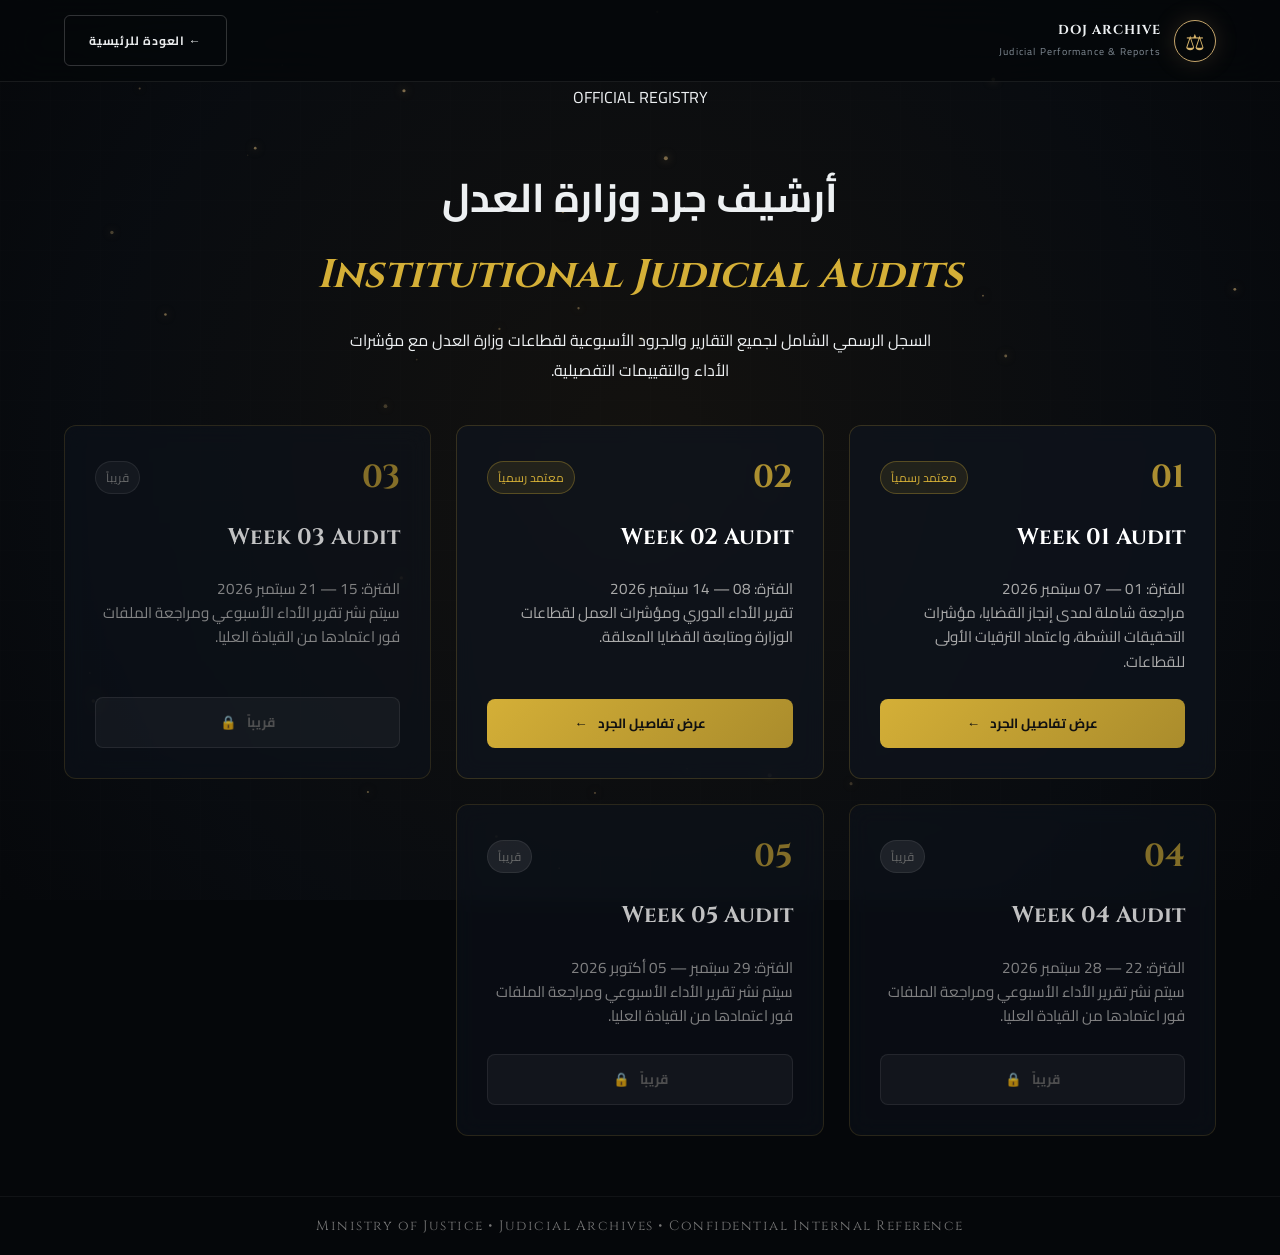
==== audit.html @ 1c721115 "Add files via upload" ====
<!doctype html>
<html lang="ar" dir="rtl">
<head>
<meta charset="utf-8">
<meta name="viewport" content="width=device-width,initial-scale=1">
<title>Ministry of Justice | Judicial Audits Archive</title>
<link rel="preconnect" href="https://fonts.googleapis.com">
<link rel="preconnect" href="https://fonts.gstatic.com" crossorigin>
<link href="https://fonts.googleapis.com/css2?family=Cairo:wght@400;600;700;900&family=Cinzel:wght@600;700&display=swap" rel="stylesheet">
<link rel="stylesheet" href="spy.css">
<style>
/* ممنوع التعديل فيه نهائيا لو سمحتم*/
.archive-grid {
  display: grid;
  grid-template-columns: repeat(3, minmax(320px, 1fr));
  gap: 25px;
  margin-top: 40px;
  direction: rtl;
}

.archive-card {
  background: rgba(15, 20, 30, 0.7);
  border: 1px solid rgba(212, 175, 55, 0.2);
  border-radius: 12px;
  padding: 30px;
  position: relative;
  transition: all 0.3s ease;
  backdrop-filter: blur(10px);  
  display: flex;
  flex-direction: column;
  justify-content: space-between;
}

@media (max-width: 1024px) {
  .archive-grid {
    grid-template-columns: repeat(2, minmax(320px, 1fr));
  }
}

@media (max-width: 768px) {
  .archive-grid {
    grid-template-columns: 1fr;
  }
}

.archive-card:hover {
  border-color: rgba(212, 175, 55, 0.6);
  transform: translateY(-5px);
  box-shadow: 0 10px 30px rgba(0, 0, 0, 0.5);
}

.archive-card-header {
  display: flex;
  justify-content: space-between;
  align-items: center;
  margin-bottom: 20px;
}

.archive-num {
  font-family: 'Cinzel', serif;
  font-size: 2rem;
  font-weight: 700;
  color: #d4af37;
  opacity: 0.8;
}

.archive-badge-status {
  font-size: 0.75rem;
  padding: 4px 10px;
  border-radius: 20px;
  background: rgba(212, 175, 55, 0.1);
  color: #d4af37;
  border: 1px solid rgba(212, 175, 55, 0.3);
}

.archive-card h3 {
  font-family: 'Cinzel', serif;
  font-size: 1.4rem;
  color: #fff;
  margin-bottom: 10px;
}

.archive-card p {
  color: #aaa;
  font-size: 0.95rem;
  line-height: 1.6;
  margin-bottom: 25px;
}

.audit-action-btn {
  display: inline-flex;
  align-items: center;
  justify-content: center;
  gap: 10px;
  width: 100%;
  padding: 12px 20px;
  background: linear-gradient(135deg, #d4af37 0%, #aa8c2c 100%);
  color: #111;
  font-weight: 700;
  border-radius: 8px;
  border: none;
  cursor: pointer;
  transition: all 0.2s ease;
  text-decoration: none;
  font-family: 'Cairo', sans-serif;
}

.audit-action-btn:hover {
  background: linear-gradient(135deg, #e6c555, #d4af37);
  box-shadow: 0 0 15px rgba(212, 175, 55, 0.4);
}

.audit-action-btn.disabled {
  background: rgba(255, 255, 255, 0.05);
  color: #666;
  border: 1px solid rgba(255, 255, 255, 0.1);
  cursor: not-allowed;
}
</style>
</head>
<body class="audit-page">
<div class="ambient-bg audit-ambient"></div>
<header class="topbar">
  <div class="brand">
    <div class="brand-mark">⚖</div>
    <div><strong>DOJ ARCHIVE</strong><span>Judicial Performance &amp; Reports</span></div>
  </div>
  <button class="ghost" onclick="location.href='index.html'">← العودة للرئيسية</button>
</header>
<div class="ambient-bg">
  <canvas id="luxuryCanvas"></canvas>
</div>
<main class="container">
  <section class="audit-hero" style="text-align: center; margin-bottom: 40px;">

    <div class="audit-badge" style="display: inline-block; margin-bottom: 15px;">OFFICIAL REGISTRY</div>

    <h1 style="font-size: 2.5rem; margin-bottom: 15px;">أرشيف جرد وزارة العدل<br><em style="color: #d4af37; font-family: 'Cinzel', serif;">Institutional Judicial Audits</em></h1>

    <p style="max-width: 600px; margin: 0 auto;">السجل الرسمي الشامل لجميع التقارير والجرود الأسبوعية لقطاعات وزارة العدل مع مؤشرات الأداء والتقييمات التفصيلية.</p>
    
  </section>

  <div class="archive-grid">
    <!-- بطاقة الأسبوع الأول -->
    <div class="archive-card">
      <div>
        <div class="archive-card-header">
          <span class="archive-num">01</span>
          <span class="archive-badge-status">معتمد رسمياً</span>
        </div>
        <h3>Week 01 Audit</h3>
        <p>الفترة: 01 — 07 سبتمبر 2026<br>مراجعة شاملة لمدى إنجاز القضايا، مؤشرات التحقيقات النشطة، واعتماد الترقيات الأولى للقطاعات.</p>
      </div>
      <button class="audit-action-btn" onclick="location.href='audit-week-1.html'">
        عرض تفاصيل الجرد <span>←</span>
      </button>
    </div>

    <!-- بطاقة الأسبوع الثاني -->
    <div class="archive-card">
      <div>
        <div class="archive-card-header">
          <span class="archive-num">02</span>
          <span class="archive-badge-status">معتمد رسمياً</span>
        </div>
        <h3>Week 02 Audit</h3>
        <p>الفترة: 08 — 14 سبتمبر 2026<br>تقرير الأداء الدوري ومؤشرات العمل لقطاعات الوزارة ومتابعة القضايا المعلقة.</p>
      </div>
      <button class="audit-action-btn" onclick="location.href='audit-week-2.html'">
        عرض تفاصيل الجرد <span>←</span>
      </button>
    </div>

    <!-- بطاقة الأسبوع الثالث -->
    <div class="archive-card" style="opacity: 0.75;">
      <div>
        <div class="archive-card-header">
          <span class="archive-num">03</span>
          <span class="archive-badge-status" style="background: rgba(255,255,255,0.05); color: #888; border-color: rgba(255,255,255,0.1);">قريباً</span>
        </div>
        <h3>Week 03 Audit</h3>
        <p>الفترة: 15 — 21 سبتمبر 2026<br>سيتم نشر تقرير الأداء الأسبوعي ومراجعة الملفات فور اعتمادها من القيادة العليا.</p>
      </div>
      <button class="audit-action-btn disabled" disabled>
        قريباً <span>🔒</span>
      </button>
    </div>

    <!-- بطاقة الأسبوع الرابع -->
    <div class="archive-card" style="opacity: 0.75;">
      <div>
        <div class="archive-card-header">
          <span class="archive-num">04</span>
          <span class="archive-badge-status" style="background: rgba(255,255,255,0.1); color: #888; border-color: rgba(255,255,255,0.1);">قريباً</span>
        </div>
        <h3>Week 04 Audit</h3>
        <p>الفترة: 22 — 28 سبتمبر 2026<br>سيتم نشر تقرير الأداء الأسبوعي ومراجعة الملفات فور اعتمادها من القيادة العليا.</p>
      </div>
      <button class="audit-action-btn disabled" disabled>
        قريباً <span>🔒</span>
      </button>
    </div>

    <!-- بطاقة الأسبوع الخامس -->
    <div class="archive-card" style="opacity: 0.75;">
      <div>
        <div class="archive-card-header">
          <span class="archive-num">05</span>
          <span class="archive-badge-status" style="background: rgba(255,255,255,0.1); color: #888; border-color: rgba(255,255,255,0.1);">قريباً</span>
        </div>
        <h3>Week 05 Audit</h3>
        <p>الفترة: 29 سبتمبر — 05 أكتوبر 2026<br>سيتم نشر تقرير الأداء الأسبوعي ومراجعة الملفات فور اعتمادها من القيادة العليا.</p>
      </div>
      <button class="audit-action-btn disabled" disabled>
        قريباً <span>🔒</span>
      </button>
    </div>
  </div>
</main>

<footer style="text-align: center; margin-top: 60px; padding: 20px 0; border-top: 1px solid rgba(255,255,255,0.05); color: #777; font-size: 0.85rem;">
  Ministry of Justice • Judicial Archives • Confidential Internal Reference
  <script>

    const canvas = document.getElementById('luxuryCanvas');
const ctx = canvas.getContext('2d');
let particles = [];

function resize() {
  canvas.width = window.innerWidth;
  canvas.height = window.innerHeight;
}
window.addEventListener('resize', resize);
resize();

for (let i = 0; i < 40; i++) {
  particles.push({
    x: Math.random() * canvas.width,
    y: Math.random() * canvas.height,
    radius: Math.random() * 1.5 + 0.5,
    speedX: (Math.random() - 0.5) * 0.2,
    speedY: (Math.random() - 0.5) * 0.2,
    alpha: Math.random() * 0.5 + 0.2
  });
}

function animate() {
  ctx.clearRect(0, 0, canvas.width, canvas.height);
  particles.forEach(p => {
    p.x += p.speedX;
    p.y += p.speedY;
    if (p.x < 0) p.x = canvas.width;
    if (p.x > canvas.width) p.x = 0;
    if (p.y < 0) p.y = canvas.height;
    if (p.y > canvas.height) p.y = 0;

    ctx.beginPath();
    ctx.arc(p.x, p.y, p.radius, 0, Math.PI * 2);
    ctx.fillStyle = `rgba(197, 165, 107, ${p.alpha})`;
    ctx.shadowBlur = 8;
    ctx.shadowColor = '#c5a56b';
    ctx.fill();
  });
  requestAnimationFrame(animate);
}
animate();

  </script>

</footer>
</body>
</html>
---- spy.css ----
*{box-sizing:border-box}html{scroll-behavior:smooth}
body{margin:0;background:#05070a;color:#edf0f2;font-family:'Cairo',sans-serif;direction:rtl;text-align:right;overflow-x:hidden}

.ambient-bg{position:fixed;inset:0;z-index:-2;background:radial-gradient(circle at 80% 10%,rgba(197,165,107,.14),transparent 35%),radial-gradient(circle at 10% 80%,rgba(35,50,68,.25),transparent 40%),linear-gradient(135deg,#040507,#0d1117 55%,#050709);animation:ambientMove 18s ease infinite alternate}
@keyframes ambientMove{0%{transform:scale(1) translate(0,0)}100%{transform:scale(1.05) translate(-15px,15px)}}
.ambient-bg:after{content:"";position:absolute;inset:0;opacity:.14;background-image:linear-gradient(rgba(255,255,255,.025) 1px,transparent 1px),linear-gradient(90deg,rgba(255,255,255,.02) 1px,transparent 1px);background-size:48px 48px}

.topbar{height:82px;border-bottom:1px solid rgba(255,255,255,.08);display:flex;align-items:center;justify-content:space-between;padding:0 5vw;background:rgba(5,7,10,.78);backdrop-filter:blur(20px);position:sticky;top:0;z-index:20}
.brand{display:flex;align-items:center;gap:13px}
.brand-mark{width:42px;height:42px;border:1px solid #c5a56b;border-radius:50%;display:grid;place-items:center;color:#d9b66b;font-size:22px;box-shadow:0 0 25px rgba(197,165,107,.18)}
.brand strong{display:block;letter-spacing:1px;font-size:13px;font-family:'Cinzel',serif}
.brand span,.header-meta{display:block;color:#7f8992;font-size:10px;letter-spacing:1.2px;margin-top:3px}
.header-meta{display:flex;gap:10px;align-items:center;margin:0}.dot{width:4px;height:4px;background:#c5a56b;border-radius:50%}

.container{width:min(1200px,90%);margin:auto}
.hero{min-height:500px;display:flex;align-items:center;justify-content:space-between;gap:40px;padding:75px 0 50px}
.eyebrow{color:#c5a56b;letter-spacing:2.5px;font-size:10px;font-weight:900;font-family:'Cinzel',serif}
.hero h1{font:700 clamp(34px,4.8vw,64px)/1.1 'Cairo',sans-serif;margin:15px 0 22px;letter-spacing:-1px}
.hero h1 em{font-style:normal;color:#dfbc7a;font-family:'Cinzel',serif}
.hero p{max-width:580px;color:#a8b0b7;line-height:1.9;font-size:14px}
.hero-actions{display:flex;gap:12px;margin-top:30px}
.primary,.ghost{padding:13px 24px;border-radius:6px;font-weight:700;cursor:pointer;font-size:12px;letter-spacing:.8px;font-family:'Cairo',sans-serif;transition:.3s}
.primary{border:1px solid #c5a56b;background:#c5a56b;color:#07090c}
.primary:hover{background:#dfbc7a;box-shadow:0 0 25px rgba(197,165,107,.35)}
.ghost{background:transparent;border:1px solid rgba(255,255,255,.18);color:#e8eaeb}
.ghost:hover{border-color:#c5a56b;color:#c5a56b}

.seal{position:relative;width:230px;height:230px;border-radius:50%;border:1px solid rgba(197,165,107,.55);background:radial-gradient(circle,#14181f 0 42%,#080a0e 43%);color:#dfbc7a;display:grid;place-items:center;cursor:pointer;transition:.4s;box-shadow:0 0 60px rgba(197,165,107,.12),inset 0 0 35px rgba(255,255,255,.02)}
.seal:hover{transform:rotate(6deg) scale(1.06);box-shadow:0 0 90px rgba(197,165,107,.25),inset 0 0 45px rgba(255,255,255,.04)}
.seal-ring{position:absolute;inset:16px;border:1px dashed rgba(197,165,107,.45);border-radius:50%;font-size:7.5px;letter-spacing:2px;display:flex;align-items:flex-start;justify-content:center;padding-top:4px;white-space:nowrap;overflow:hidden;font-family:'Cinzel',serif}
.seal-icon{font-size:65px;line-height:1}
.seal small{position:absolute;bottom:48px;font-size:9px;letter-spacing:2px;color:#818a92;font-family:'Cinzel',serif}

.stats{display:grid;grid-template-columns:repeat(4,1fr);border:1px solid rgba(255,255,255,.09);background:rgba(255,255,255,.02);margin-bottom:50px}
.stats div{padding:22px;border-left:1px solid rgba(255,255,255,.07)}
.stats div:last-child{border:0}
.stats span{display:block;color:#7f8992;font-size:10px;letter-spacing:1.5px;font-family:'Cinzel',serif}
.stats b{display:block;margin-top:8px;font-size:22px;color:#d6d9dc}

.toolbar{display:grid;grid-template-columns:2fr 1fr 1fr;gap:12px;margin-bottom:30px}
.toolbar div{background:rgba(255,255,255,.03);border:1px solid rgba(255,255,255,.08);padding:12px 16px}
.toolbar label{display:block;color:#8d969e;font-size:9.5px;letter-spacing:1.2px;margin-bottom:6px;font-family:'Cinzel',serif}
.toolbar input,.toolbar select{width:100%;background:transparent;border:0;color:#edf0f2;outline:0;font:inherit;font-size:13px}
.toolbar select option{background:#11151a}

.section-head{display:flex;align-items:end;justify-content:space-between;margin-bottom:20px}
.section-head h2{font:700 26px 'Cairo',sans-serif;margin:6px 0 0}
.section-head>span{color:#7f8992;font-size:11px;font-family:'Cinzel',serif}

.group{margin-bottom:35px}
.group-title{
  display: flex;
  align-items: center;
  justify-content: center; /* تم التعديل لتكون في المنتصف تماماً */
  position: relative;
  margin: 0 0 15px;
  padding: 14px 0;
  border-top: 1px solid rgba(197, 165, 107, 0.25);
  border-bottom: 1px solid rgba(197, 165, 107, 0.25);
  background: rgba(197, 165, 107, 0.03);
}
.group-title h3{
  margin: 0;
  font-size: 15px;
  letter-spacing: 1.5px;
  font-family: 'Cinzel', serif;
  color: #dfbc7a;
  text-align: center;
}
.group-title span{
  position: absolute;
  left: 20px;
  font-size: 10px;
  color: #7f8992;
  letter-spacing: 1px;
  font-family: 'Cinzel', serif;
}

.rank{display:grid;grid-template-columns:1fr 1fr;gap:20px;align-items:center;padding:18px 20px;border:1px solid rgba(255,255,255,.065);border-top:0;background:rgba(255,255,255,.015);transition:.25s}
.rank:hover{background:rgba(197,165,107,.04);border-color:rgba(197,165,107,.25)}

.rank-main-side{display:flex;align-items:center;gap:18px;justify-content:flex-start}
.rank .num{color:#5c656e;font-size:11px;font-family:'Cinzel',serif}
.rank h4{margin:0 0 3px;font-size:14px;letter-spacing:.5px;color:#f0f3f5;font-family:'Cinzel',serif}
.rank .internal{color:#8b949d;font-size:11px}
.stars{color:#dfbc7a;letter-spacing:2px;font-size:13px;margin-right:auto}

.rank-details-side{display:grid;grid-template-columns:1.2fr 1fr;gap:15px;align-items:center}
.rank .role{color:#aab2b8;font-size:12px;line-height:1.6}
.req{font-size:11px;color:#8d969e}
.req strong{display:block;color:#dfbc7a;font-size:10.5px;margin-bottom:3px;font-family:'Cinzel',serif}

.standards{padding:70px 0}
.standard-grid{display:grid;grid-template-columns:repeat(4,1fr);gap:12px}
.standard-grid article{border:1px solid rgba(255,255,255,.08);padding:22px;background:rgba(255,255,255,.02)}
.standard-grid b{color:#c5a56b;font-size:11px;font-family:'Cinzel',serif}
.standard-grid h3{margin:18px 0 8px;font:700 16px 'Cairo',sans-serif}
.standard-grid p{color:#8e979f;font-size:12px;line-height:1.7;margin:0}

footer{text-align:center;border-top:1px solid rgba(255,255,255,.07);padding:25px;color:#59626a;font-size:9.5px;letter-spacing:1.5px;font-family:'Cinzel',serif}
.empty{padding:40px;text-align:center;border:1px dashed rgba(255,255,255,.12);color:#7f8992;font-size:13px}

@media(max-width:1024px){
.rank{grid-template-columns:1fr}
.rank-details-side{grid-template-columns:1fr}
.stats,.standard-grid{grid-template-columns:repeat(2,1fr)}
}
@media(max-width:768px){
.header-meta{display:none}
.hero{flex-direction:column;align-items:flex-start}
.seal{align-self:center;width:180px;height:180px}
.seal-icon{font-size:50px}
.stats,.standard-grid{grid-template-columns:1fr}
.toolbar{grid-template-columns:1fr}
.group-title span{position:static;display:block;margin-top:4px}
.group-title{flex-direction:column;text-align:center}
}







.ambient-bg {
  position: fixed;
  inset: 0;
  z-index: -2;
  background: #040507;
  overflow: hidden;
}

.ambient-bg::before {
  content: "";
  position: absolute;
  top: -50%;
  left: -50%;
  width: 200%;
  height: 200%;
  background: radial-gradient(circle at 50% 50%, rgba(197, 165, 107, 0.08) 0%, rgba(35, 50, 68, 0.15) 35%, transparent 60%);
  animation: luxuryRotate 25s linear infinite;
}


.ambient-bg::after {
  content: "";
  position: absolute;
  inset: 0;
  opacity: 0.18;
  background-image: linear-gradient(rgba(255, 255, 255, 0.03) 1px, transparent 1px),
                    linear-gradient(90deg, rgba(255, 255, 255, 0.03) 1px, transparent 1px);
  background-size: 50px 50px;
  animation: gridPulse 8s ease-in-out infinite alternate;
}

@keyframes luxuryRotate {
  0% { transform: rotate(0deg) translate(0, 0); }
  50% { transform: rotate(180deg) translate(30px, 20px); }
  100% { transform: rotate(360deg) translate(0, 0); }
}

@keyframes gridPulse {
  0% { opacity: 0.12; }
  100% { opacity: 0.22; }
}



/* Custom Cursor Styles */


body, button, a, select, input {
  cursor: url("data:image/svg+xml,%3Csvg xmlns='http://www.w3.org/2000/svg' width='24' height='24' viewBox='0 0 24 24' fill='none' stroke='%23dfbc7a' stroke-width='2' stroke-linecap='round' stroke-linejoin='round'%3E%3Ccircle cx='11' cy='11' r='8'%3E%3C/circle%3E%3Cline x1='21' y1='21' x2='16.65' y2='16.65'%3E%3C/line%3E%3C/svg%3E"), auto !important;
}

span, p, h4, .internal, .req, .eyebrow {
  transition: transform 0.25s ease, color 0.25s ease, text-shadow 0.25s ease;
  display: inline-block;
}

span:hover, p:hover, h4:hover, .internal:hover, .req:hover {
  transform: scale(1.08); 
  color: #dfbc7a;     
  text-shadow: 0 0 10px rgba(223, 188, 122, 0.4); 
}
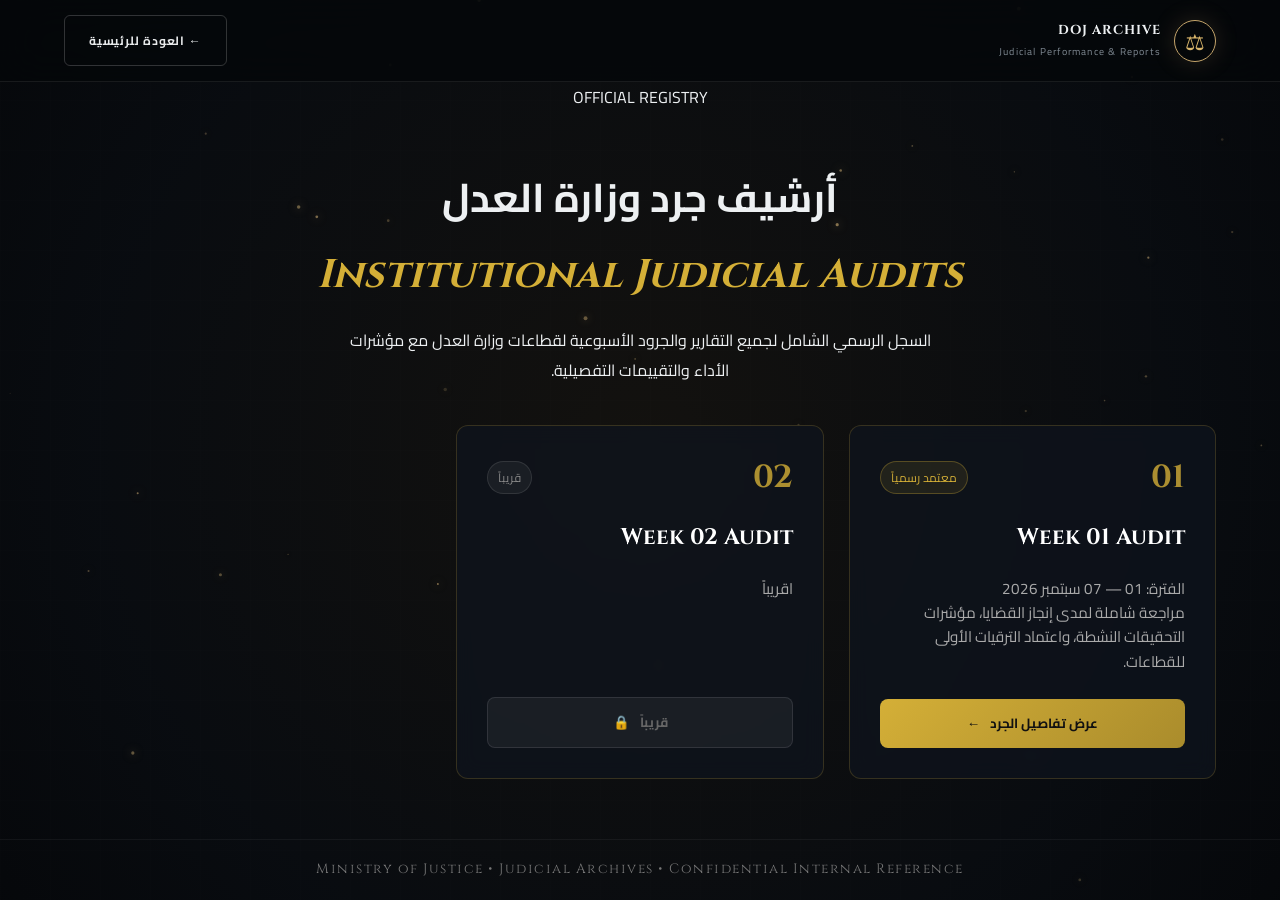
==== commit 7bf03c95: "audit.html" ====
--- a/audit.html
+++ b/audit.html
@@ -152,7 +152,7 @@
         <h3>Week 01 Audit</h3>
         <p>الفترة: 01 — 07 سبتمبر 2026<br>مراجعة شاملة لمدى إنجاز القضايا، مؤشرات التحقيقات النشطة، واعتماد الترقيات الأولى للقطاعات.</p>
       </div>
-      <button class="audit-action-btn" onclick="location.href='audit-week-1.html'">
+      <button class="audit-action-btn" onclick="location.href='JRD.html'">
         عرض تفاصيل الجرد <span>←</span>
       </button>
     </div>
@@ -162,60 +162,18 @@
       <div>
         <div class="archive-card-header">
           <span class="archive-num">02</span>
-          <span class="archive-badge-status">معتمد رسمياً</span>
+          <span class="archive-badge-status" style="background: rgba(255,255,255,0.05); color: #888; border-color: rgba(255,255,255,0.1);">قريباً</span>
         </div>
         <h3>Week 02 Audit</h3>
-        <p>الفترة: 08 — 14 سبتمبر 2026<br>تقرير الأداء الدوري ومؤشرات العمل لقطاعات الوزارة ومتابعة القضايا المعلقة.</p>
-      </div>
-      <button class="audit-action-btn" onclick="location.href='audit-week-2.html'">
-        عرض تفاصيل الجرد <span>←</span>
-      </button>
-    </div>
-
-    <!-- بطاقة الأسبوع الثالث -->
-    <div class="archive-card" style="opacity: 0.75;">
-      <div>
-        <div class="archive-card-header">
-          <span class="archive-num">03</span>
-          <span class="archive-badge-status" style="background: rgba(255,255,255,0.05); color: #888; border-color: rgba(255,255,255,0.1);">قريباً</span>
-        </div>
-        <h3>Week 03 Audit</h3>
-        <p>الفترة: 15 — 21 سبتمبر 2026<br>سيتم نشر تقرير الأداء الأسبوعي ومراجعة الملفات فور اعتمادها من القيادة العليا.</p>
+        <p>اقريباً</p>
       </div>
       <button class="audit-action-btn disabled" disabled>
         قريباً <span>🔒</span>
       </button>
     </div>
 
-    <!-- بطاقة الأسبوع الرابع -->
-    <div class="archive-card" style="opacity: 0.75;">
-      <div>
-        <div class="archive-card-header">
-          <span class="archive-num">04</span>
-          <span class="archive-badge-status" style="background: rgba(255,255,255,0.1); color: #888; border-color: rgba(255,255,255,0.1);">قريباً</span>
-        </div>
-        <h3>Week 04 Audit</h3>
-        <p>الفترة: 22 — 28 سبتمبر 2026<br>سيتم نشر تقرير الأداء الأسبوعي ومراجعة الملفات فور اعتمادها من القيادة العليا.</p>
-      </div>
-      <button class="audit-action-btn disabled" disabled>
-        قريباً <span>🔒</span>
-      </button>
-    </div>
-
-    <!-- بطاقة الأسبوع الخامس -->
-    <div class="archive-card" style="opacity: 0.75;">
-      <div>
-        <div class="archive-card-header">
-          <span class="archive-num">05</span>
-          <span class="archive-badge-status" style="background: rgba(255,255,255,0.1); color: #888; border-color: rgba(255,255,255,0.1);">قريباً</span>
-        </div>
-        <h3>Week 05 Audit</h3>
-        <p>الفترة: 29 سبتمبر — 05 أكتوبر 2026<br>سيتم نشر تقرير الأداء الأسبوعي ومراجعة الملفات فور اعتمادها من القيادة العليا.</p>
-      </div>
-      <button class="audit-action-btn disabled" disabled>
-        قريباً <span>🔒</span>
-      </button>
-    </div>
+
+
   </div>
 </main>
 
@@ -270,4 +228,4 @@
 
 </footer>
 </body>
-</html>+</html>
